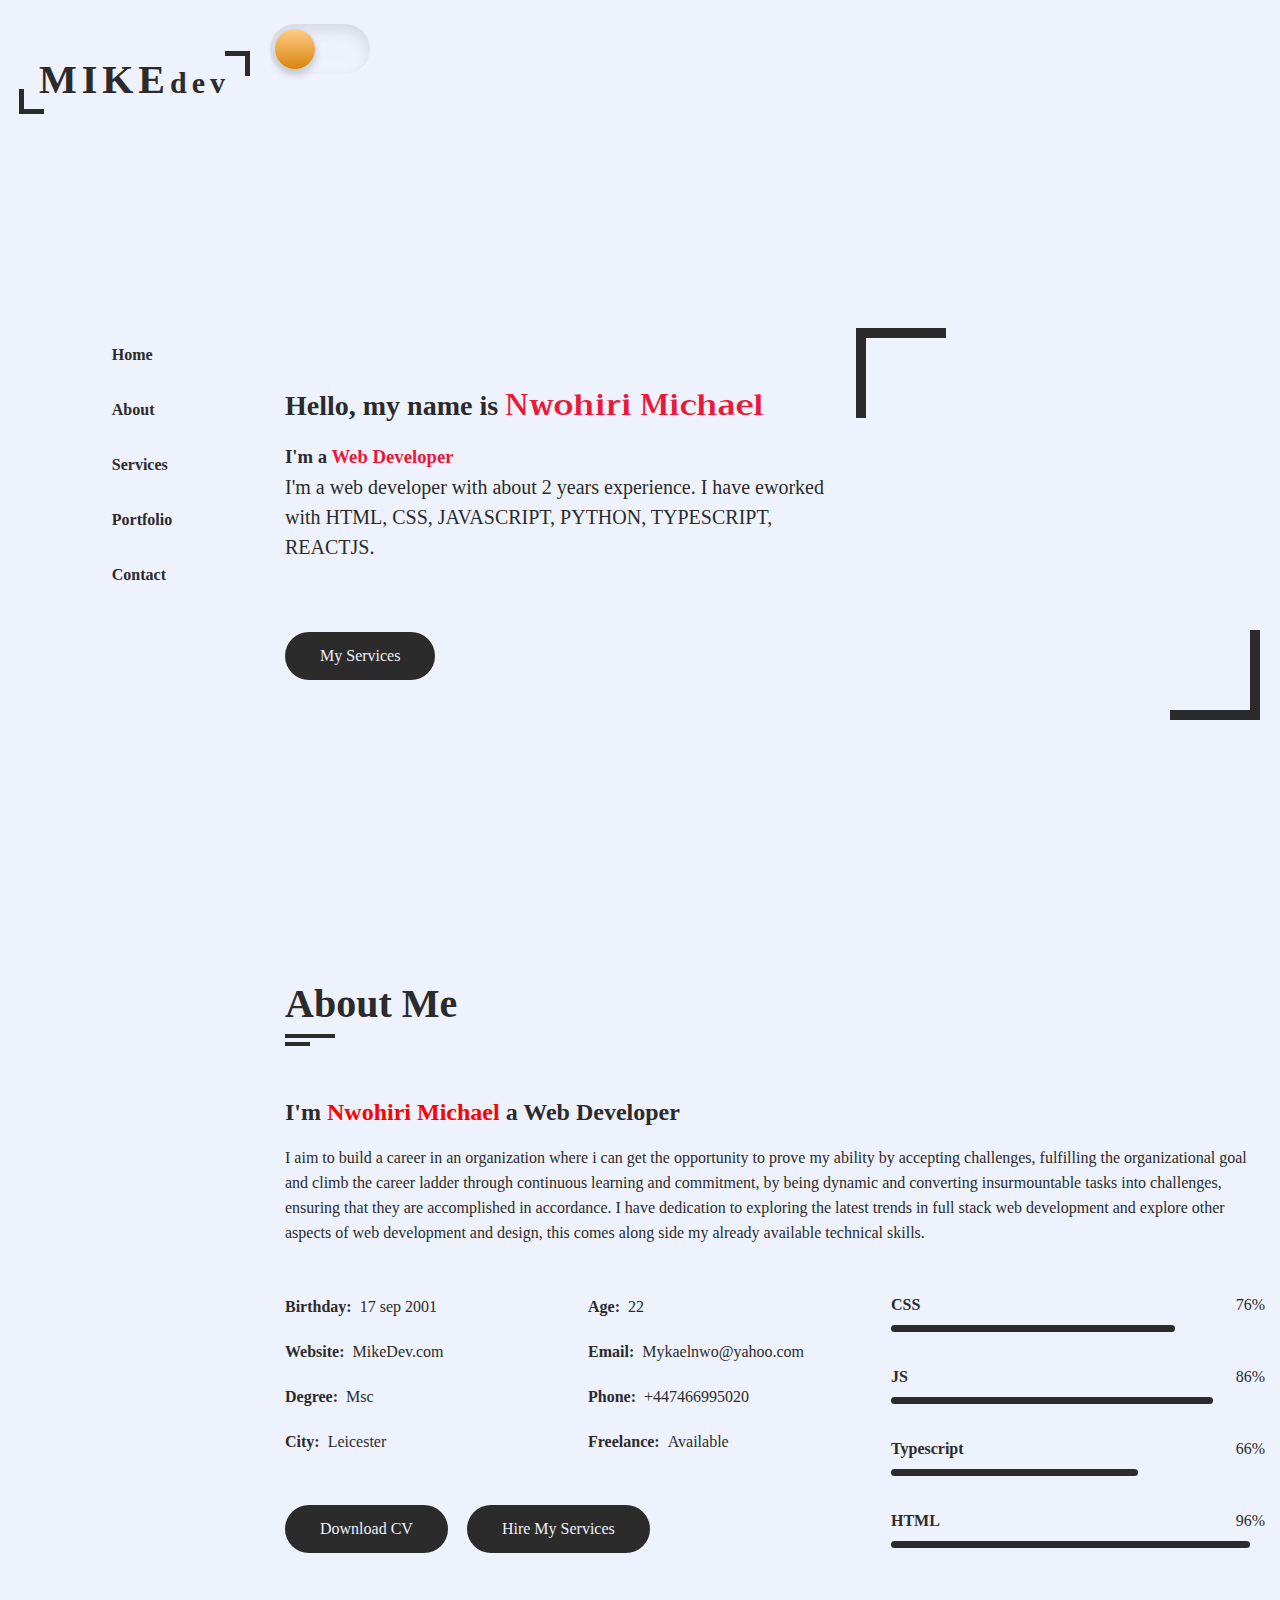
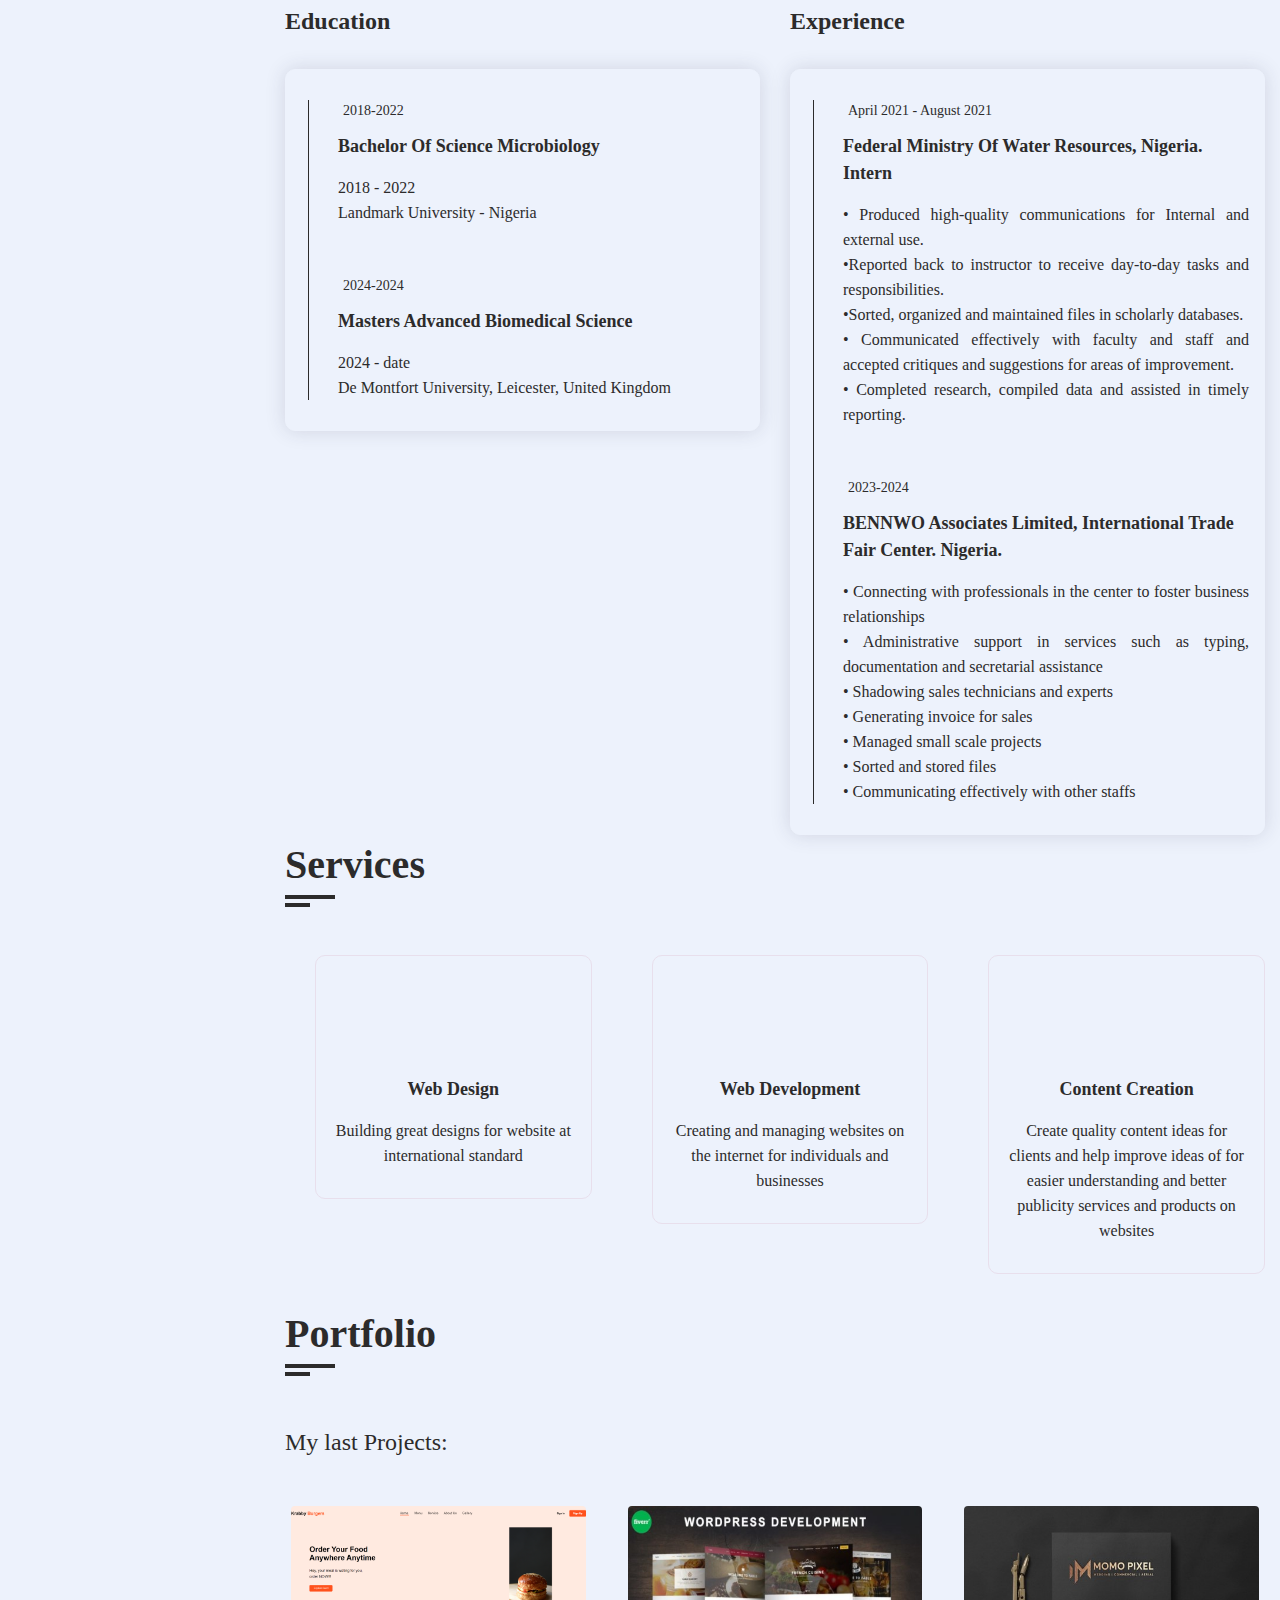
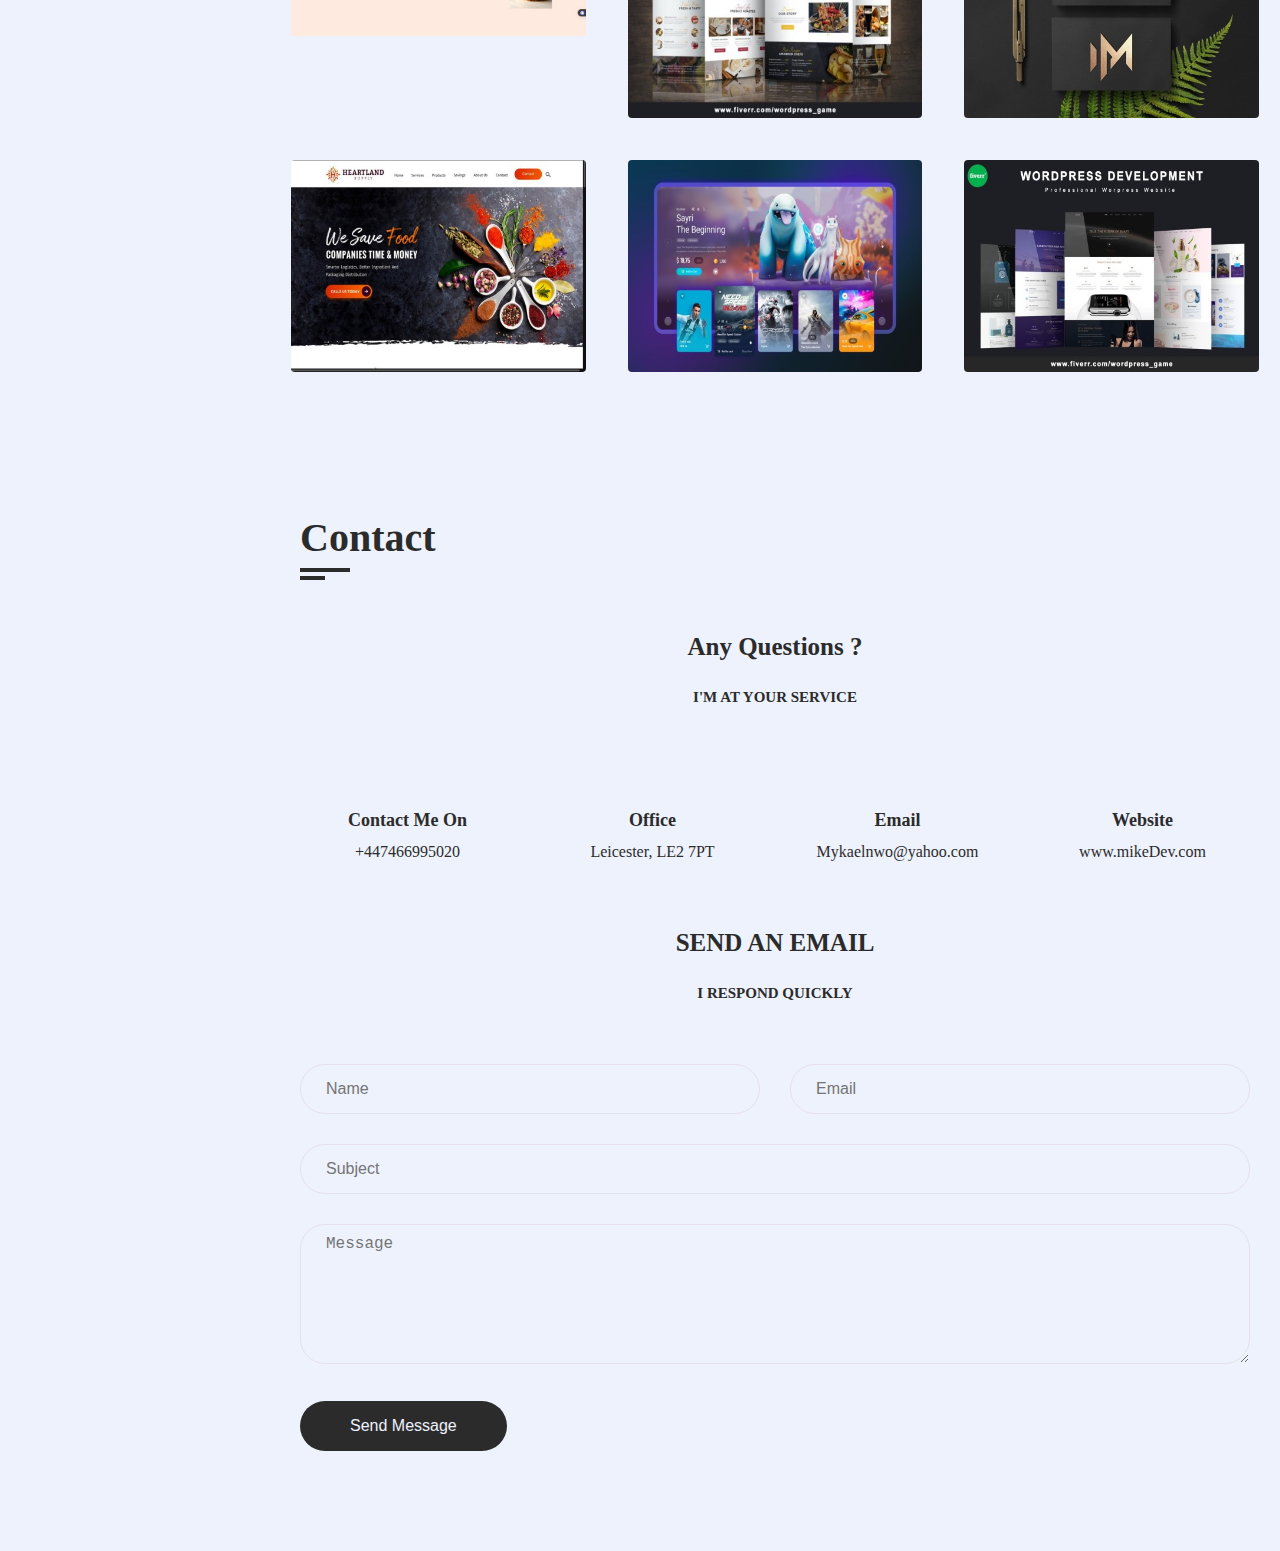
==== Portfolio/index.html @ 7ec1dcca "Add files via upload" ====
<!DOCTYPE html>
<html>
    <head>
        <meta charset="UTF-8">
        <meta http-equiv="X-UA-Compatible" content="IE=edge">
        <meta name="viewport" content="width=device-width, initial-scale=1.0">
        <title>Document</title>
        <link rel="stylesheet" href="Portfolio.css">
        <link rel="stylesheet" href="https://fonts.googleapis.com/css?family=Audiowide|Sofia|Trirong">
        <link rel="stylesheet" href="https://cdnjs.cloudflare.com/ajax/libs/font-awesome/6.4.0/css/all.min.css" integrity="sha512-iecdLmaskl7CVkqkXNQ/ZH/XLlvWZOJyj7Yy7tcenmpD1ypASozpmT/E0iPtmFIB46ZmdtAc9eNBvH0H/ZpiBw==" crossorigin="anonymous" referrerpolicy="no-referrer"/>
        <!--style switcher-->
        <link rel="stylesheet" href="images\alternate colors\color-1.css" class="alternate-style" title="color-1">
        <link rel="stylesheet" href="images\alternate colors\color-2.css" class="alternate-style" title="color-2" disabled>
        <link rel="stylesheet" href="images\alternate colors\color-3.css" class="alternate-style" title="color-3" disabled>
        <link rel="stylesheet" href="images\alternate colors\color-4.css" class="alternate-style" title="color-4" disabled>
        <link rel="stylesheet" href="images\alternate colors\color-5.css" class="alternate-style" title="color-5">
        <style>
            h1.a {font-family: "Audiowide", sans-serif;}
            h1.b {font-family: "Sofia", sans-serif;}
            h1.c {font-family: "Trirong", serif;}
            @import url('https://fonts.googleapis.com/css2?family=Clicker+Script&display=swap');
            
            @import url('https://fonts.googleapis.com/css2?family=Clicker+Script&family=Sofia&display=swap');

        </style>
    </head>
    <body>
        <div class="main-container">
            <div class="aside">
                <div class="logo">
                    <a href="#" class="aside-logo-a"><span>MIKE</span>dev</a>
                </div>
                <div class="nav-toggler">
                    <span></span>
                </div>
                <ul class="nav">
                    <li><a href="#" class="active"><i class="fa fa-home"></i>Home</a></li>
                    <li><a href="#"><i class="fa fa-user"></i>About</a></li>
                    <li><a href="#"><i class="fa fa-list"></i>Services</a></li>
                    <li><a href="#"><i class="fa fa-briefcase"></i>Portfolio</a></li>
                    <li><a href="#"><i class="fa fa-comments"></i>Contact</a></li>
                </ul>
                
                    
                
            </div>
            <div class="main-content">
                    <input type="checkbox" class="dark-theme-icon" id="dark-theme">
                    <label for="dark-theme"></label>
                <section class="home-section">
                    
                    
                    <div class="container">

                        <div class="row padd-15">

                            <div class="home-info padd-15">

                                <h3 class="hello">
                                    Hello, my name is <span class="name">Nwohiri Michael</span>
                                </h3>

                                <h3 class="my-profession">
                                    I'm a <span class="typing">Web Developer</span>
                                </h3>
                                <p class="me">
                                    I'm a web developer with about 2 years experience. I have eworked with HTML, CSS, JAVASCRIPT, PYTHON, TYPESCRIPT, REACTJS.
                                </p>
                                <a href="contact" class="btn hire-me">My Services</a>
                            </div>
                            <div class="home-img padd-15">
                                <img src="images/Michael.jpg" alt="">
                            </div>
                        </div>

                    </div>

                </section>
                <section class="about-section padd-15">
                    <div class="container">
                        <div class="row">
                            <div class="section-title padd-15">
                                <h2>
                                    About Me
                                </h2>
                            </div>
                        </div>
                        <div class="row"> 
                            <div class="about-content padd-15">
                                <div class="row">
                                    <div class="about-text padd-15">
                                        <h3>I'm <span class="hello">Nwohiri Michael</span> a <span>Web Developer</span></h3>
                                        <p>I aim to build a career in an organization where i can get the opportunity to prove my ability by accepting challenges, fulfilling the organizational goal and climb the career ladder through continuous learning and commitment, by being dynamic and converting insurmountable tasks into challenges, ensuring that they are accomplished in accordance. I have dedication to exploring the latest trends in full stack web development and explore other aspects of web development and design, this comes along side my already available technical skills.</p>
                                    </div>
                                </div>
                            </div>
                        </div>
                        <div class="row">
                            <div class="personal-info padd-15">
                                <div class="row">
                                    <div class="info-item padd-15">
                                        <p>Birthday: <span>17 sep 2001</span></p>
                                    </div>
                                    <div class="info-item padd-15">
                                        <p>Age: <span>22</span></p>
                                    </div>
                                    <div class="info-item padd-15">
                                        <p>Website: <span>MikeDev.com</span></p>
                                    </div>
                                    <div class="info-item padd-15">
                                        <p>Email: <span>Mykaelnwo@yahoo.com</span></p>
                                    </div>
                                    <div class="info-item padd-15">
                                        <p>Degree: <span>Msc</span></p>
                                    </div>
                                    <div class="info-item padd-15">
                                        <p>Phone: <span>+447466995020</span></p>
                                    </div>
                                    <div class="info-item padd-15">
                                        <p>City: <span>Leicester</span></p>
                                    </div>
                                    <div class="info-item padd-15">
                                        <p>Freelance: <span>Available</span></p>
                                    </div>
                                </div>
                                <div class="row">
                                    <div class="buttons padd-15">
                                        <a href="NWOHIRI MICHAEL CV.pdf" class="btn" download>Download CV</a>
                                        <a href="mailto:mykaelnwo@yahoo.com" class="btn hire-me">Hire My Services</a>
                                    </div>
                                </div>
                            </div>
                            <div class="skills padd-15">
                                <div class="row">
                                    <div class="skill-item padd-15">
                                        <h5>CSS</h5>
                                        <div class="progress">
                                            <div class="progress-in" style="width: 76%;"></div>
                                            <div class="skill-percent">76%</div>
                                        </div>
                                    </div>
                                    <div class="skill-item padd-15">
                                        <h5>JS</h5>
                                        <div class="progress">
                                            <div class="progress-in" style="width: 86%;"></div>
                                            <div class="skill-percent">86%</div>
                                        </div>
                                    </div>
                                    <div class="skill-item padd-15">
                                        <h5>Typescript</h5>
                                        <div class="progress">
                                            <div class="progress-in" style="width: 66%;"></div>
                                            <div class="skill-percent">66%</div>
                                        </div>
                                    </div>
                                    <div class="skill-item padd-15">
                                        <h5>HTML</h5>
                                        <div class="progress">
                                            <div class="progress-in" style="width: 96%;"></div>
                                            <div class="skill-percent">96%</div>
                                        </div>
                                    </div>
                                </div>
                                
                            </div>
                            
                        </div>
                        <div class="row">
                            <div class="education padd-15">
                                <h3 class="title">Education</h3>
                                <div class="row">
                                    <div class="timeline-box padd-15">
                                        <div class="timeline shadow-dark">
                                            <div class="timeline-item">
                                                <div class="circle-dot">
                                                    <h3 class="timeline-date">
                                                        <i class="fa fa-calendar"></i> 2018-2022
                                                    </h3>
                                                    <h4 class="timeline-title">Bachelor of science Microbiology</h4>
                                                    <p class="timeline-text">2018 - 2022<br>Landmark University - Nigeria</p>
                                                </div>
                                            </div>
                                            <div class="timeline-item">
                                                <div class="circle-dot">
                                                    <h3 class="timeline-date">
                                                        <i class="fa fa-calendar"></i> 2024-2024
                                                    </h3>
                                                    <h4 class="timeline-title">Masters Advanced Biomedical Science</h4>
                                                    <p class="timeline-text">2024 - date<br> De Montfort University, Leicester, United Kingdom</p>
                                                </div>
                                            </div>
                                            
                                        </div>
                                    </div>
                                </div>
                            </div>
                            <div class="experience padd-15">
                                <h3 class="title">Experience</h3>
                                <div class="row">
                                    <div class="timeline-box padd-15">
                                        <div class="timeline shadow-dark">
                                            <div class="timeline-item">
                                                <div class="circle-dot">
                                                    <h3 class="timeline-date">
                                                        <i class="fa fa-calendar"></i> April 2021 - August 2021
                                                    </h3>
                                                    <h4 class="timeline-title">Federal Ministry of Water Resources, Nigeria. Intern</h4>
                                                    <p class="timeline-text">•	Produced high-quality communications for Internal and     external use.<br>•Reported back to instructor to receive day-to-day tasks and responsibilities.<br>•Sorted, organized and maintained files in scholarly databases.<br> •	Communicated effectively with faculty and staff and accepted critiques and suggestions for areas of improvement.<br>•	Completed research, compiled data and assisted in timely reporting.

                                                    </p>
                                                </div>
                                            </div>
                                            <div class="timeline-item">
                                                <div class="circle-dot">
                                                    <h3 class="timeline-date">
                                                        <i class="fa fa-calendar"></i> 2023-2024
                                                    </h3>
                                                    <h4 class="timeline-title">BENNWO Associates Limited, International trade fair center. Nigeria.</h4>
                                                    <p class="timeline-text">•	Connecting with professionals in the center to foster business relationships<br>
                                                        •	Administrative support in services such as typing, documentation and secretarial assistance<br>
                                                        •	Shadowing sales technicians and experts<br>
                                                        •	Generating invoice for sales <br>
                                                        •	Managed small scale projects<br>
                                                        •	Sorted and stored files<br>
                                                        •	Communicating effectively with other staffs
                                                        </p>
                                                </div>
                                            </div>
                                            
                                        </div>
                                    </div>
                                </div>
                            </div>
                        </div>
                    </div>
                </section>
                <!--Section-->
                <section class="service-section padd-15">
                    <div class="container">
                        <div class="row">
                            <div class="section-title padd-15">
                                <h2>Services</h2>
                            </div>
                        </div>
                        <div class="row">
                            <!--Service item start-->
                            <div class="service-item padd-15">
                                <div class="service-item-inner">
                                    <div class="icon">
                                        <i class="fa fa-mobile-alt"></i>
                                    </div>
                                    <h4>Web design</h4>
                                    <p>Building great designs for website at international standard</p>
                                </div>
                            </div>
                            <!--service item end-->
                             <!--Service item start-->
                             <div class="service-item padd-15">
                                <div class="service-item-inner">
                                    <div class="icon">
                                        <i class="fa fa-laptop-code"></i>
                                    </div>
                                        <h4>Web Development</h4>
                                        <p>Creating and managing websites on the internet for individuals and businesses</p>
                                    
                                </div>
                            </div>
                            <!--service item end-->
                             <!--Service item start-->
                            <div class="service-item padd-15">
                                <div class="service-item-inner">
                                    <div class="icon">
                                        <i class="fa fa-palette"></i>
                                    </div>
                                    <h4>Content Creation</h4>
                                    <p>Create quality content ideas for clients and help improve ideas of  for easier understanding and better publicity services and products on websites</p>
                                </div>
                            </div>
                            <!--service item end-->
                            <!--Service item start-->
                           
                            <!--service item end-->
                        </div>
                    </div>
                </section>
                <!--Portfolio section start-->
                <section class="portfolio-section padd-15">
                    <div class="container">
                        <div class="row">
                            <div class="section-title padd-15">
                                <h2>Portfolio</h2>
                            </div>
                        </div>
                        <div class="row">
                            <div class="portfolio-heading padd-15">
                                <h2>My last Projects:</h2>
                            </div>
                        </div>
                        <div class="row">
                            <!--portfolio item start-->
                            <div class="portfolio-item padd-15">
                                <div class="portfolio-item-inner shadow dark">
                                    <div class="portfolio-img">
                                        <img src="2024-04-10.png" alt="">
                                    </div>
                                </div>
                            </div>
                            <!--portfolio item end-->
                             <!--portfolio item start-->
                             <div class="portfolio-item padd-15">
                                <div class="portfolio-item-inner shadow dark">
                                    <div class="portfolio-img">
                                        <img src="images\portfolio\portfolio-2.jpg" alt="">
                                    </div>
                                </div>
                            </div>
                            <!--portfolio item end-->
                             <!--portfolio item start-->
                             <div class="portfolio-item padd-15">
                                <div class="portfolio-item-inner shadow dark">
                                    <div class="portfolio-img">
                                        <img src="images\portfolio\portfolio-3.jpg" alt="">
                                    </div>
                                </div>
                            </div>
                            <!--portfolio item end-->
                             <!--portfolio item start-->
                             <div class="portfolio-item padd-15">
                                <div class="portfolio-item-inner shadow dark">
                                    <div class="portfolio-img">
                                        <img src="images\portfolio\portfolio-4.jpg" alt="">
                                    </div>
                                </div>
                            </div>
                            <!--portfolio item end-->
                             <!--portfolio item start-->
                             <div class="portfolio-item padd-15">
                                <div class="portfolio-item-inner shadow dark">
                                    <div class="portfolio-img">
                                        <img src="images\portfolio\portfolio-5.jpg" alt="">
                                    </div>
                                </div>
                            </div>
                            <!--portfolio item end-->
                             <!--portfolio item start-->
                             <div class="portfolio-item padd-15">
                                <div class="portfolio-item-inner shadow dark">
                                    <div class="portfolio-img">
                                        <img src="images\portfolio\portfolio-6.jpg" alt="">
                                    </div>
                                </div>
                            </div>
                            <!--portfolio item end-->
                        </div>
                    </div>
                </section>
                <!--portfolio section ends-->
                <!--contact section start-->
                <section class="contact section">
                    <div class="container">
                        <div class="row">
                            <div class="section-title padd-15">
                                <h2>Contact</h2>
                            </div>
                        </div>
                        <h3 class="contact-title padd-15">Any Questions ?</h3>
                        <h4 class="contact-sub-title padd-15">
                            I'M AT YOUR SERVICE
                        </h4>
                        <div class="row">
                            <!--contact info items start-->
                            <div class="contact-info-item padd-15">
                                <div class="icon">
                                    <i class="fa fa-phone"></i>
                                </div>
                                <h4>Contact Me On</h4>
                                <p>+447466995020</p>
                            </div>
                            <!--contact info items start-->
                            <!--contact info items start-->
                            <div class="contact-info-item padd-15">
                                <div class="icon">
                                    <i class="fa fa-map-marker-alt"></i>
                                </div>
                                <h4>Office</h4>
                                <p>Leicester, LE2 7PT</p>
                            </div>
                            <!--contact info items start-->
                            <!--contact info items start-->
                            <div class="contact-info-item padd-15">
                                <div class="icon">
                                    <i class="fa fa-envelope"></i>
                                </div>
                                <h4>Email</h4>
                                <p>Mykaelnwo@yahoo.com</p>
                            </div>
                            <!--contact info items start-->
                            <!--contact info items start-->
                            <div class="contact-info-item padd-15">
                                <div class="icon">
                                    <i class="fa fa-globe-europe"></i>
                                </div>
                                <h4>Website</h4>
                                <p>www.mikeDev.com</p>
                            </div>
                            <!--contact info items start-->
                        </div>
                        <h3 class="contact-title padd-15">SEND AN EMAIL</h3>
                        <h4 class="contact-sub-title padd-15">I RESPOND QUICKLY</h4>
                        <!--contact form-->
                        <div class="row">
                            <div class="contact-form padd-15">
                                <div class="row">
                                    <div class="form-item col-6 padd-15">
                                        <div class="form-group">
                                            <input type="text" class="form-control" placeholder="Name">
                                        </div>
                                    </div>
                                    <div class="form-item col-6 padd-15">
                                        <div class="form-group">
                                            <input type="email" class="form-control" placeholder="Email">
                                        </div>
                                    </div>
                                </div>
                                <div class="row">
                                    <div class="form-item col-12 padd-15">
                                        <div class="form-group">
                                            <input type="text" class="form-control" placeholder="Subject">
                                        </div>
                                    </div>
                                </div>
                                <div class="row">
                                    <div class="form-item col-12 padd-15">
                                        <div class="form-group">
                                            <textarea name="" class="form-control" id="" placeholder="Message"></textarea>
                                        </div>
                                    </div>
                                </div>
                                <div class="row">
                                    <div class="form-item col-12 padd-15">
                                        <button type="submit" class="btn">Send Message</button>
                                    </div>
                                </div>
                            </div>
                        </div>
                    </div>
                </section>
                <!--contact section ends-->
            </div>
        </div>
        <script src="Portfolio.js"></script>
        <script src="style-switcher.js"></script>
        </script>
    </body>
</html>
---- Portfolio/Portfolio.css ----
.clicker-script-regular {
    font-family: "Clicker Script", cursive;
    font-weight: 400;
    font-style: normal;
}
:root{
    --primary-color: #edf2fc;
    --secondary-color: #2c2b2b;
}
.dark-theme{
    --primary-color:  #121212;
    --secondary-color: #fff;
}
/*
 .color{
    color: #212121;
    color: #edf2fc;
 } 

*/
body{
    margin: 0;
    padding: 0;
    line-height: 1.5;
    font-size: 16px;
    background-color: var(--primary-color);
}
*{
    margin: 0;
    padding: 0;
    outline: none;
    text-decoration: none;
    box-sizing: border-box;
}

::before::after{
    box-sizing: border-box;
}
ul{
    list-style: none;
}
.section{
    background: var(--primary-color);
    min-height: 100vh;
    display: block;

    left: 270px;
    top: 0;
    right: 0;
    z-index: 0;
    opacity: 1;
    padding: 0 30px;
}
.main-content{
    padding-left: 270px;
}
.padd-15{
    padding-left: 15px;
    padding-right: 15px;
}
.container{
    max-width: 1100px;
    width: 100%;
    margin: auto;
}
.row{
    display: flex;
    flex-wrap: wrap;
    margin-left: -15px;
    margin-right: -15px;
    position: relative;
}
.btn{
    font-size: 16px;
    font-weight: 500;
    padding: 12px 35px;
    background: var(--secondary-color);
    color: var(--primary-color);
    border-radius: 40px;
    display: inline-block;
    white-space: nowrap;
    transition: all 0.3s ease;
    border: none;
    cursor: pointer;
}
.btn:hover{
    transform: scale(1.05);
}
.shadow-dark{
    box-shadow: 0 0 20px rgba(48, 46, 77, 0.15);
}
.aside{
    width: 270px;
    background: var(--primary-color);
    position: fixed;
    left: 0;
    top: 0;
    z-index: 10;
    height: 100%;
    padding: 30px;
    display: flex;
    justify-content: center;
    align-items: center;
    border-right: 1px solid var(--primary-color);
}
.aside .logo{
    position: absolute;
    top: 50px;
    font-size: 30px;
    text-transform: capitalize;
}
.aside-logo-a{
    color: var(--secondary-color);
    font-weight: 700;
    padding: 15px 20px;
    font-size: 30px;
    letter-spacing: 5px;
    position: relative;
}
.aside-logo-a span{
    font-family: fantasy;
    font-size: 40px;
}
.aside-logo-a::before{
    content: '';
    position: absolute;
    width: 20px;
    height: 20px;
    border-bottom: 5px solid var(--secondary-color);
    border-left: 5px solid var(--secondary-color);
    bottom: 0;
    left: 0;

}
.aside-logo-a::after{
    content: '';
    position: absolute;
    width: 20px;
    height: 20px;
    border-top: 5px solid var(--secondary-color);
    border-right: 5px solid var(--secondary-color);
    top: 0;
    right: 0;

}
.aside .nav-toggler{
    height: 40px;
    width: 45px;
    border: 1px solid var(--primary-color);
    cursor: pointer;
    position: fixed;
    left: 300px;
    top: 20px;
    border-radius: 5px;
    background: var(--primary-color);
    display: none;
    justify-content: center;
    align-items: center;
}
.aside .nav-toggler span{
    height: 2px;
    width: 18px;
    background: var(--secondary-color);
    display: inline-block;
    position: relative;
}
.aside .nav-toggler span::before{
    content: '';
    height: 2px;
    width: 18px;
    background: var(--secondary-color);
    position: absolute;
    top: -6px;
    left: 0;
}
.aside .nav-toggler span::after{
    content: '';
    height: 2px;
    width: 18px;
    background: var(--secondary-color);
    position: absolute;
    top: 6px;
    left: 0;
}
.aside .nav{
    margin-top: 50px;
}
.aside .nav li{
    margin-bottom: 20px;
    display: block;
}
.aside .nav li a{
    font-size: 16px;
    font-weight: 600;
    display: block;
    color: var(--secondary-color);
    padding: 5px 15px;
    border-bottom: 1px solid var(--primary-color);

}
.aside .nav li a.active{
    color: var(--secondary-color);
}
.aside .nav li a i{
    margin-right: 15px;
}
.home-section .home-img img{
    height: 400px;
}
.home-section{
    min-height: 100vh;
    display: flex;
    color: var(--secondary-color);
}
.hidden{
    display: none !important;
}
.home-section .home-info{
    flex: 0 0 60%;
    max-width: 60%;
}
.home .home-img img{
    margin: auto;
    border-radius: 5px;
    height: 400px;
}
.home-section .home-img{
    flex: 0 0 40%;
    max-width: 40%;
    text-align: center;
    position: relative;
}
h3.hello{
    font-size: 28px;
    margin-top: 15px;
    margin-bottom: 15px;
    margin-right: 15px;
}
h3.hello span{
    font-family: 'trirong', serif;
    font-size: 30px;
    font-weight: 700;
    color: #ec1839;
}
h3 .my-profession{
    font-size: 30px;
    margin: 15px 0;
}
h3 .my-profession p{
    display: flex;
}
.home-info{
    display: block;
}
.typing{
    color: #ec1839;
}
.home-info p{
    margin-bottom: 70px;
    font-size: 20px;
    color: var(--secondary-color);
}
.home-img::after{
    content: '';
    position: absolute;
    height: 80px;
    width: 80px;
    border-bottom: 10px solid var(--secondary-color);
    border-right: 10px solid var(--secondary-color);
    right: 20px;
    bottom: -40px;
}
.home-img::before{
    content: '';
    position: absolute;
    height: 80px;
    width: 80px;
    border-top: 10px solid var(--secondary-color);
    border-left: 10px solid var(--secondary-color);
    left: -20px;
    top: -40px;
}
.section{
    padding-top: 60px;
    padding-bottom: 70px;
}
.section-title{
    flex: 0 0 100%;
    max-width: 100%;
    margin-bottom: 60px;
}
.section-title h2{
    font-size: 40px;
    color: var(--secondary-color);
    font-weight: 700;
    position: relative;
}
.section-title h2::before{
    content: '';
    height: 4px;
    width: 50px;
    background-color: var(--secondary-color);
    position: absolute;
    top: 100%;
    left: 0;
}
.section-title h2::after{
    content: '';
    height: 4px;
    width: 25px;
    background-color: var(--secondary-color);
    position: absolute;
    top: 100%;
    left: 0;
    margin-top: 8px;

}
.about-content{
    flex: 0 0 100%;
    max-width: 100%;
}
.about-text{
    flex: 0 0 100%;
    max-width: 100%;
}
.about-text h3{
    font-size: 24px;
    margin-bottom: 15px;
    font-weight: 700;
    color: var(--secondary-color);
}
.about-text h3 span{
    color: var(--secondary-color);
}
.about-text p{
    font-size: 16px;
    line-height: 25px;
    color: var(--secondary-color);
}
.personal-info{
    flex: 0 0 60%;
    max-width: 60%;
    margin-top: 40px;
}
.skills{
    flex: 0 0 40%;
    max-width: 40%;
    margin-top: 40px;
}
.personal-info .info-item{
    flex: 0 0 50%;
    max-width: 50%;
}
.personal-info .info-item p{
    font-weight: 600;
    padding: 10px 0;
    font-size: 16px;
    color: var(--secondary-color);
    border-bottom: 1px solid var(--primary-color);
}
.personal-info .info-item p span{
    font-weight: 400;
    color: var(--secondary-color);
    margin-left: 4px;
    display: inline-block;
}
.personal-info .buttons{
    margin-top: 30px;
}
.personal-info .buttons .btn{
    margin-right: 15px;
    margin-top: 10px;
}
.skills .skill-item{
    flex: 0 0 100%;
    max-width: 100%;
}
.skills .skill-item h5{
    line-height: 40px;
    font-weight: 600;
    font-size: 16px;
    color: var(--secondary-color);
    text-transform: capitalize;
}
.skills .skill-item .progress{
    background-color: var(--primary-color);
    height: 7px;
    border-radius: 4px;
    width: 100%;
    position: relative;
}
.skills .skill-item{
    margin-bottom: 25px;
}
.skills .skill-item .progress .progress-in{
    position: absolute;
    left: 0;
    top: 0;
    height: 100%;
    border-radius: 4px;
    background-color: var(--secondary-color);
}
.skills .skill-item .skill-percent{
    position: absolute;
    right: 0;
    color: var(--secondary-color);
    top: -40px;
    font-weight: 400;
    line-height: 40px;
}
.education{
    flex: 0 0 50%;
    max-width: 50%;
    margin-top: 30px;
}
.experience{
    flex: 0 0 50%;
    max-width: 50%;
    margin-top: 30px;
}
.title{
    font-size: 24px;
    margin-bottom: 30px;
    font-weight: 700;
    color: var(--secondary-color);
}
.timeline-box{
    flex: 0 0 100%;
    max-width: 100%;
}
.timeline{
    background-color: var(--primary-color);
    padding: 30px 15px;
    border: 1px solid var(--primary-color);
    border-radius: 10px;
    width: 100%;
    position: relative;
}
.timeline-item{
    position: relative;
    padding-left: 37px;
    padding-bottom: 50px;
}
.timeline-item:last-child{
    padding-bottom: 0;
}
.timeline-item::before{
    content: '';
    width: 1px;
    position: absolute;
    height: 100%;
    left: 7px;
    top: 0;
    background-color: var(--secondary-color);
}
.timeline-date{
    font-weight: 400;
    font-size: 14px;
    margin-bottom: 12px;
    color: var(--secondary-color);
}
.timeline-date .fa{
    margin-right: 5px;
}
.timeline-title{
    font-weight: 700;
    font-size: 18px;
    margin-bottom: 15px;
    text-transform: capitalize;
    color: var(--secondary-color);
}
.timeline-text{
    line-height: 25px;
    font-size: 16px;
    text-align: justify;
    color: var(--secondary-color);
}
.service-container{
    padding-bottom: 40px;
}
.service-item{
    margin-bottom: 30px;
    flex: 0 0 33.33%;
    max-width: 33.33%;
}
.service-item-inner{
    background-color: var(--primary-color);
    border: 1px solid #e8dfec;
    border-radius: 10px;
    padding: 30px 15px;
    margin-left: 30px;
    text-align: center;
    transition: all 0.3s ease;
}
.service-item-inner:hover{
    box-shadow: 0 0 20px rgba(48, 46, 77, 0.15);
}
.service-item-inner .icon{
    height: 60px;
    width: 60px;
    border-radius: 50%;
    display: block;
    margin: 0 auto 30px;
    text-align: center;
    transition: all 0.3s ease;
}
.service-item-inner .icon .fa{
    font-size: 40px;
    line-height: 60px;
    color: var(--secondary-color);
    transition: all 0.3s ease;
}
.service-item-inner:hover .icon{
    background-color: var(--secondary-color);
}
.service-item-inner:hover .icon .fa{
    font-size: 25px;
    color: var(--primary-color);
}
.service-item-inner h4{
    font-size: 18px;
    margin-bottom: 15px;
    color: var(--secondary-color);
    font-weight: 700;
    text-transform: capitalize;
}
.service-item-inner p{
    font-size: 16px;
    color: var(--secondary-color);
    line-height: 25px;
}
/*Portfolio starts*/
.portfolio-heading{
    flex: 0 0 100%;
    max-width: 100%;
    margin-bottom: 40px;
}
.portfolio-heading h2{
    color: var(--secondary-color);
    font-weight: 500;
}
.portfolio-section .container{
    padding-bottom: 40px;
}
.portfolio-item{
    flex: 0 0 33.33%;
    max-width: 33.33%;
    margin-bottom: 30px;
}
.portfolio-item-inner{
    border: 6px solid var(--primary-color);
    border-radius: 10px;
    overflow: hidden;
    cursor: pointer;
}
.portfolio-img img{
    width: 100%;
    display: block;
}
/*Portfolio ends*/
/*contact starts*/
.contact-title{
    color: var(--secondary-color);
    text-align: center;
    font-size: 25px;
    margin-bottom: 20px;
}
.contact-sub-title{
    color: var(--secondary-color);
    text-align: center;
    font-size: 15px;
    margin-bottom: 60px;
}
.contact-info-item{
    flex: 0 0 25%;
    max-width: 25%;
    text-align: center;
    margin-bottom: 60px;
}
.contact-info-item .icon{
    display: inline-block;
}
.contact-info-item .icon .fa{
    font-size: 25px;
    color: var(--secondary-color);
}
.contact-info-item h4{
    font-size: 18px;
    font-weight: 700;
    color: var(--secondary-color);
    text-transform: capitalize;
    margin: 15px 0 5px;
}
.contact-info-item p{
    font-size: 16px;
    line-height: 25px;
    color: var(--secondary-color);
    font-weight: 400;
}
.contact-form{
    flex: 0 0 100%;
    max-width: 100%;
}
.contact-form .col-6{
    flex: 0 0 50%;
    max-width: 50%;
}
.contact-form .col-12{
    flex: 0 0 100%;
    max-width: 100%;
}
.form-item{
    margin-bottom: 30px;
    
}
.form-control{
    width: 100%;
    height: 50px;
    border-radius: 25px;
    background: var(--primary-color);
    border: 1px solid #e8dfec;
    padding: 10px 25px;
    font-size: 16px;
    color: var(--secondary-color);
    transition: all 0.3s ease;
}
.form-control:focus{
    box-shadow: 0 0 20px rgba(48, 46, 77, 0.15);
}
 textarea.form-control{
    height: 140px;
}
.contact-form .btn{
    height: 50px;
    padding: 0 50px;
}
@media (max-width:1199px){
    .aside{
        left: -270px;
    }
    .main-content{
        padding-left: 0;
    }
    .info-item p span{
        display: block;
        margin-left: 0;
    }
}
@media (max-width:991px){
    .contact-info-item,
    .portfolio-item,
    .service-item
    {
        flex: 0 0 50%;
        max-width: 50%;
    }
    
    .home-info,
    .hello,
    .my-profession,
    .me{
        flex: 0 0 100%;
        max-width: 100%;
        display: inline-block;
    }
    .home-img{
        display: none;
    }
}
@media (max-width:767px){
    .col-6,
    .contact-info-item,
    .portfolio-item,
    .service-item,
    .skills,
    .personal-info,
    .experience,
    .education{
        flex: 0 0 100%;
        max-width: 100%;
    }
}

/*contact ends*/
/*Theme switcher starts*/
.nav-ul-img{
    width: 30px;
    cursor: pointer;
}
.nav-ul{
    flex: 1;
    text-align: left;
}
/*
.dark-theme-icon{
    cursor: pointer;
    max-height: 50px;
    max-width: 100px;
    border: none;
    background-color: var(--primary-color);
    color: var(--secondary-color);
}
*/

.about-text .hello{
    color: red;
}
label{
    width: 100px;
    height: 50px;
    position: relative;
    display: block;
    background: var(--primary-color);
    border-radius: 200px;
    box-shadow: inset 0px 5px 15px rgba(48, 46, 77, 0.15), inset 0px -5px 15px rgba(255,255,255,0.4);
    cursor: pointer;
    transition: 0.3s;
}
label::after{
    content: "";
    width: 40px;
    height: 40px;
    position: absolute;
    top: 5px;
    left: 5px;
    background: linear-gradient(180deg,#ffcc89,#d8860b);
    border-radius: 180px;
    box-shadow: 0px 5px 10px rgba(0,0,0,0.2);
    transition: 0.3s;
}
.dark-theme-icon{
    width: 0;
    height: 0;
    visibility: hidden;
}
input:checked + label{
    background: var(--secondary-color);
}
input:checked + label::after{
    left: 90px;
    transform: translateX(-100%);
    background: linear-gradient(180deg, #777, #3a3a3a);
}
label:active::after{
    width: 50px;
}
/*Theme switcher ends*/
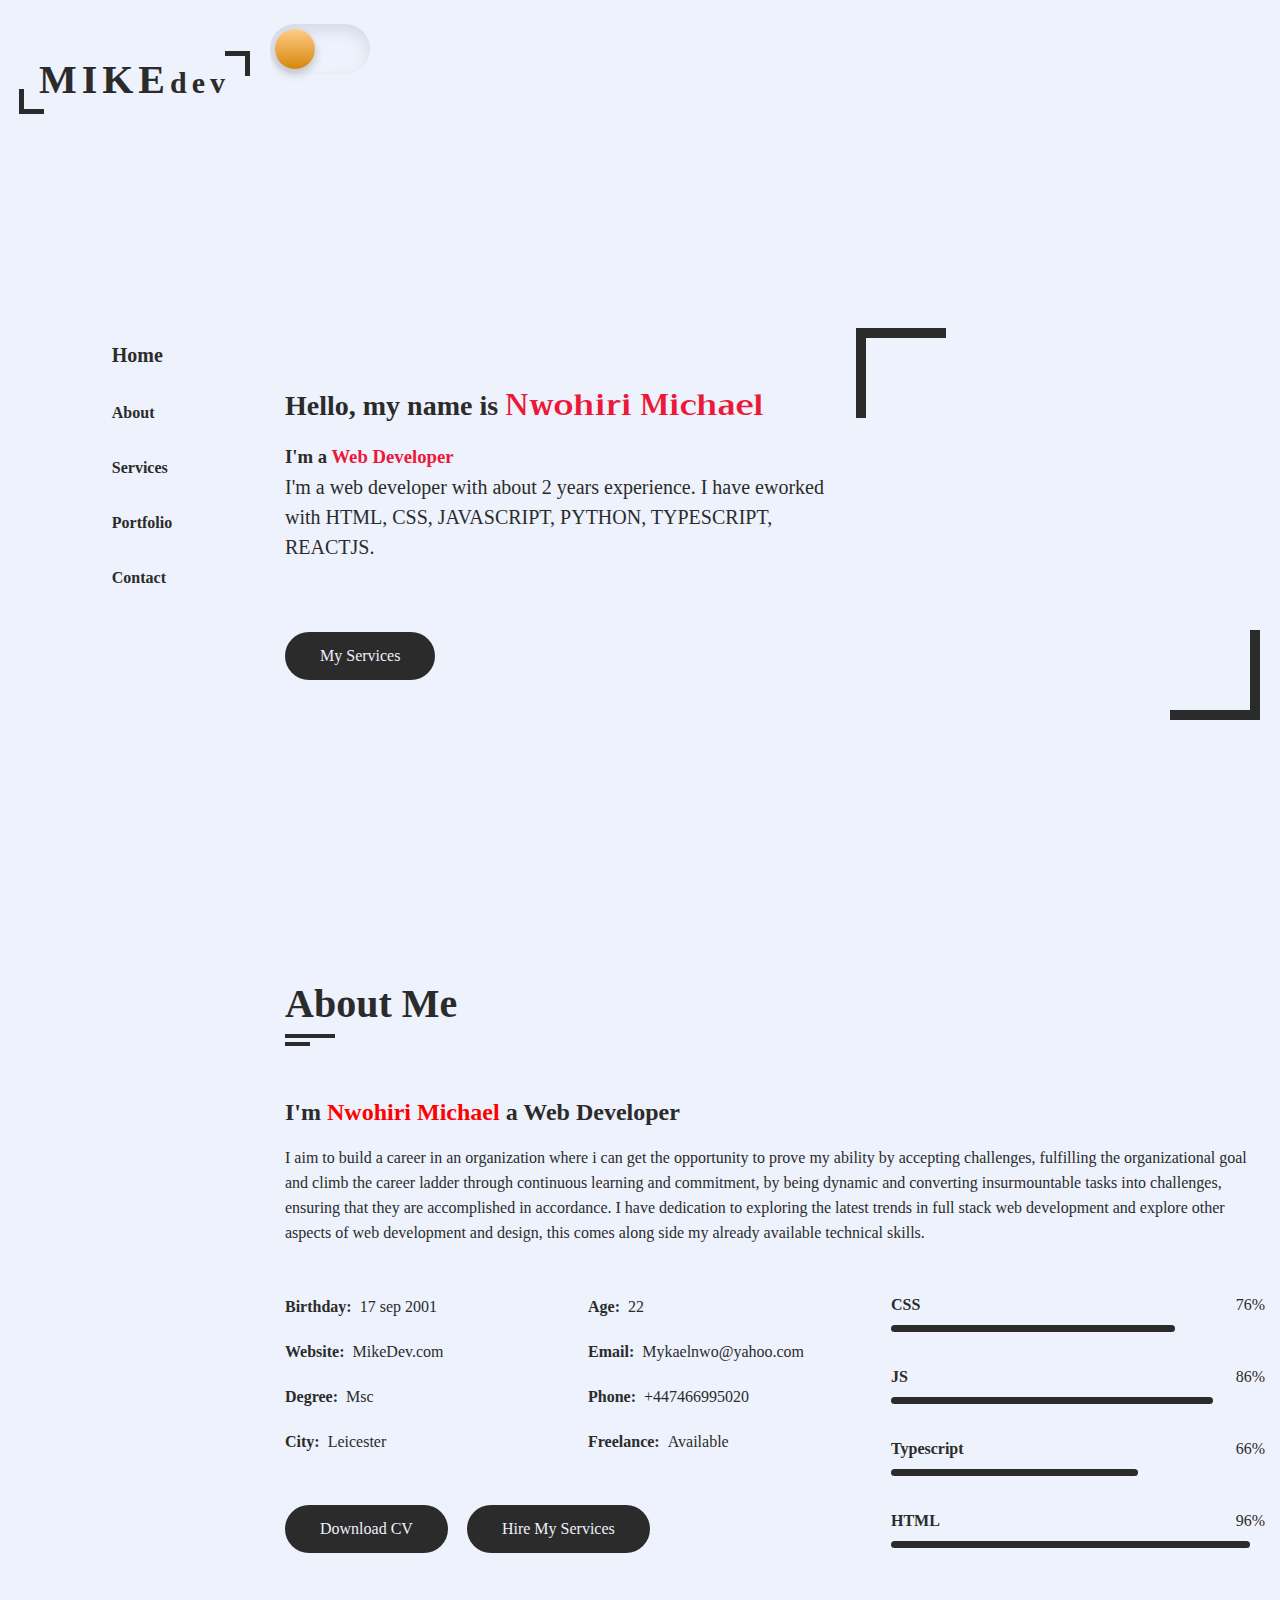
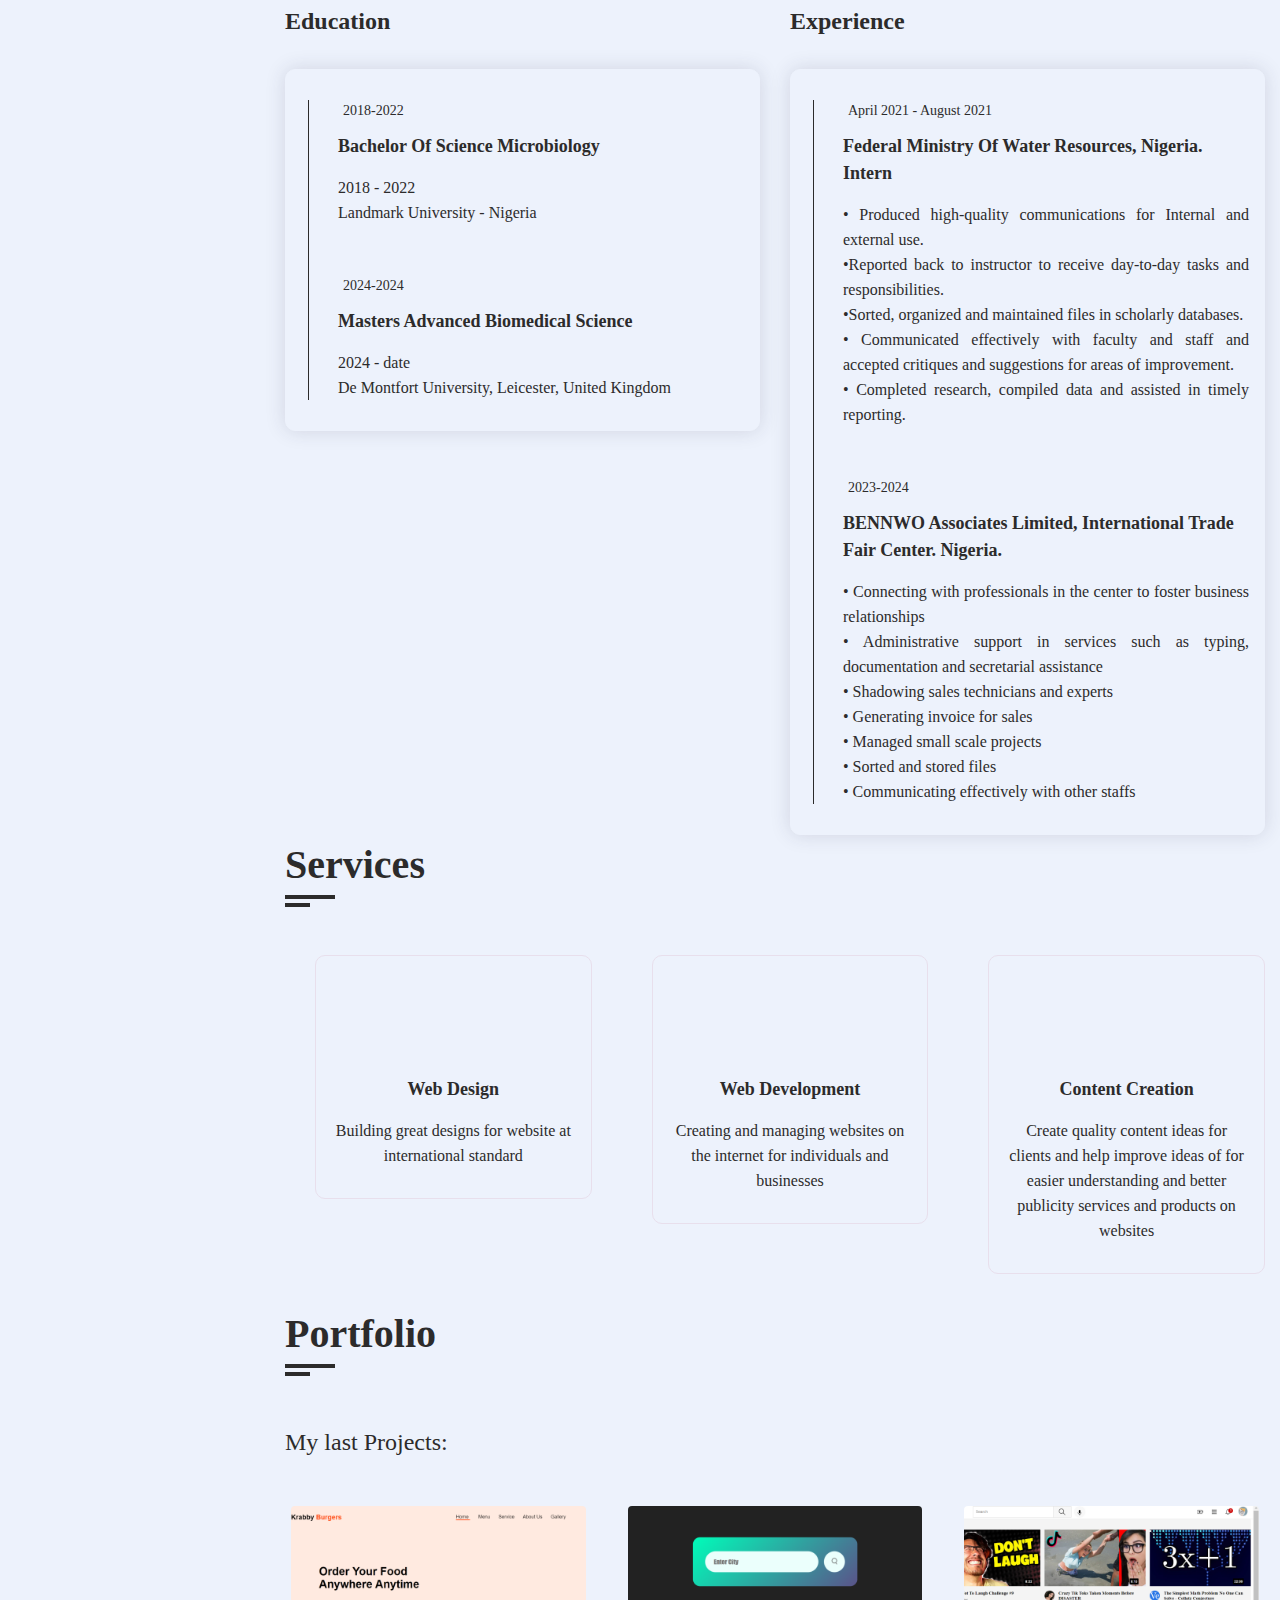
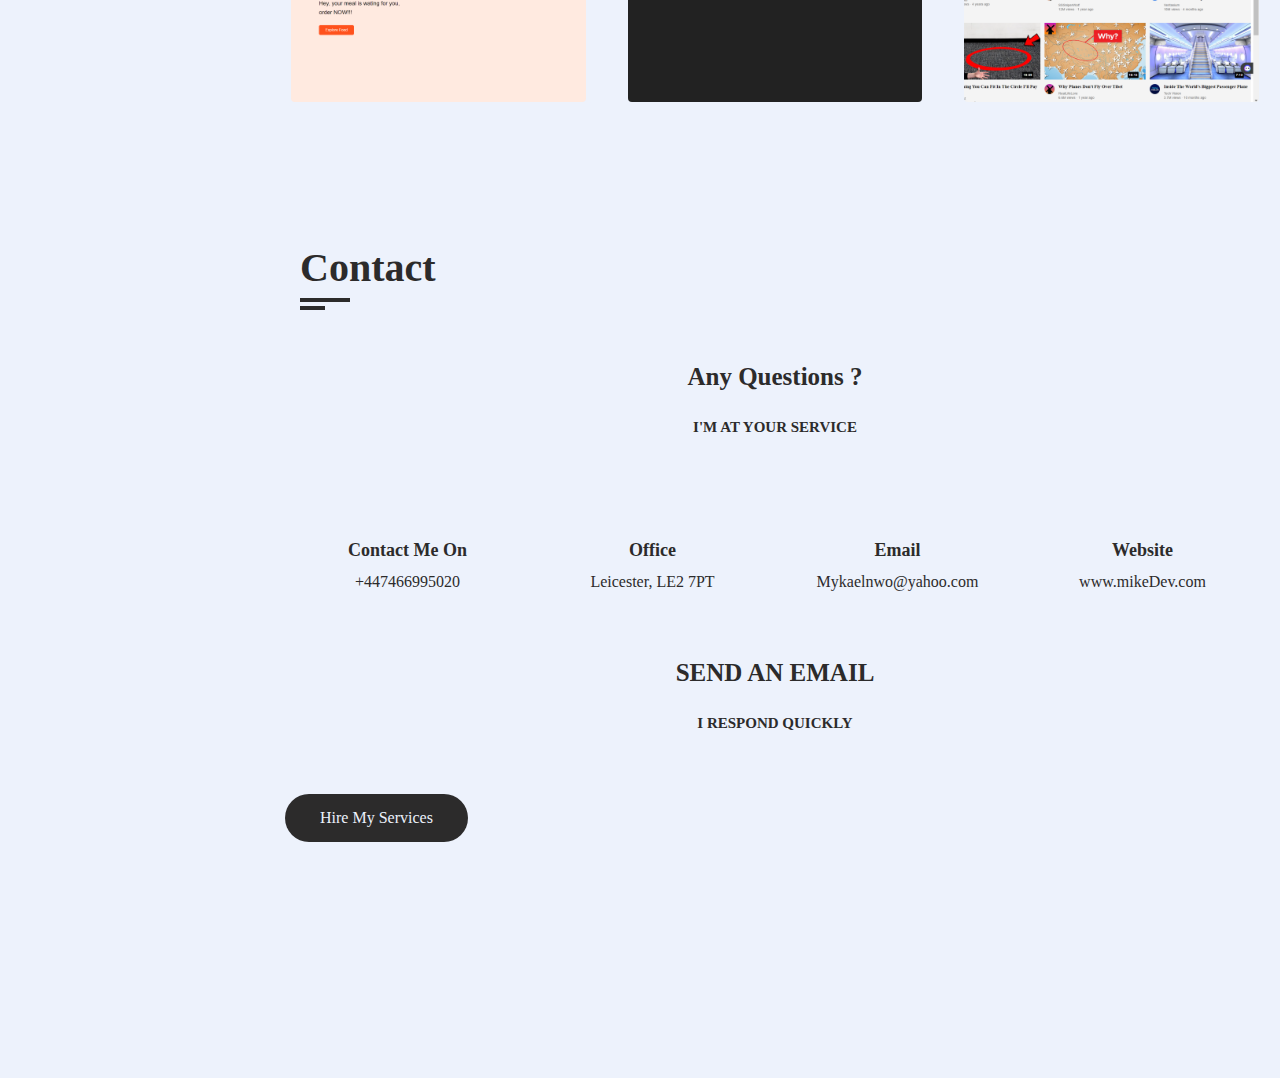
==== commit 379480d3: "Add files via upload" ====
--- a/Portfolio/index.html
+++ b/Portfolio/index.html
@@ -4,7 +4,7 @@
         <meta charset="UTF-8">
         <meta http-equiv="X-UA-Compatible" content="IE=edge">
         <meta name="viewport" content="width=device-width, initial-scale=1.0">
-        <title>Document</title>
+        <title>Nwohiri Michael</title>
         <link rel="stylesheet" href="Portfolio.css">
         <link rel="stylesheet" href="https://fonts.googleapis.com/css?family=Audiowide|Sofia|Trirong">
         <link rel="stylesheet" href="https://cdnjs.cloudflare.com/ajax/libs/font-awesome/6.4.0/css/all.min.css" integrity="sha512-iecdLmaskl7CVkqkXNQ/ZH/XLlvWZOJyj7Yy7tcenmpD1ypASozpmT/E0iPtmFIB46ZmdtAc9eNBvH0H/ZpiBw==" crossorigin="anonymous" referrerpolicy="no-referrer"/>
@@ -14,6 +14,7 @@
         <link rel="stylesheet" href="images\alternate colors\color-3.css" class="alternate-style" title="color-3" disabled>
         <link rel="stylesheet" href="images\alternate colors\color-4.css" class="alternate-style" title="color-4" disabled>
         <link rel="stylesheet" href="images\alternate colors\color-5.css" class="alternate-style" title="color-5">
+        <link rel="shortcut icon" type="x-icon" href="images\my logo.png">
         <style>
             h1.a {font-family: "Audiowide", sans-serif;}
             h1.b {font-family: "Sofia", sans-serif;}
@@ -34,11 +35,11 @@
                     <span></span>
                 </div>
                 <ul class="nav">
-                    <li><a href="#" class="active"><i class="fa fa-home"></i>Home</a></li>
-                    <li><a href="#"><i class="fa fa-user"></i>About</a></li>
-                    <li><a href="#"><i class="fa fa-list"></i>Services</a></li>
-                    <li><a href="#"><i class="fa fa-briefcase"></i>Portfolio</a></li>
-                    <li><a href="#"><i class="fa fa-comments"></i>Contact</a></li>
+                    <li><a href="index.html" class="active"><p class="main-nav"><i class="fa fa-home"></i>Home</p></a></li>
+                    <li><a href="about.html"><i class="fa fa-user"></i>About</a></li>
+                    <li><a href="services.html"><i class="fa fa-list"></i>Services</a></li>
+                    <li><a href="portfolio.html"><i class="fa fa-briefcase"></i>Portfolio</a></li>
+                    <li><a href="contact.html"><i class="fa fa-comments"></i>Contact</a></li>
                 </ul>
                 
                     
@@ -76,6 +77,7 @@
                     </div>
 
                 </section>
+                <!--about section start-->
                 <section class="about-section padd-15">
                     <div class="container">
                         <div class="row">
@@ -234,7 +236,8 @@
                         </div>
                     </div>
                 </section>
-                <!--Section-->
+                <!--about section end-->
+                <!--services Section start-->
                 <section class="service-section padd-15">
                     <div class="container">
                         <div class="row">
@@ -283,6 +286,7 @@
                         </div>
                     </div>
                 </section>
+                <!--service section ends-->
                 <!--Portfolio section start-->
                 <section class="portfolio-section padd-15">
                     <div class="container">
@@ -301,55 +305,88 @@
                             <div class="portfolio-item padd-15">
                                 <div class="portfolio-item-inner shadow dark">
                                     <div class="portfolio-img">
-                                        <img src="2024-04-10.png" alt="">
-                                    </div>
-                                </div>
-                            </div>
-                            <!--portfolio item end-->
-                             <!--portfolio item start-->
-                             <div class="portfolio-item padd-15">
+                                        <div class="overlay-container">
+                                            <img src="2024-04-10.png" class="images" alt="">
+                                        <div class="overlay"> 
+                                            <div class="overlay-text">
+                                                <p>
+                                                    A food odering website, for the restiarant Krabby Burgers.
+                                                    <br><a href="https://devmike-stack.github.io/Weather/">
+                                                        <button class="btn" id="img-btn">
+                                                            <i class="fa-solid fa-link"></i>
+                                                            
+                                                        </button>
+                                                    </a>
+                                                </p>
+                                               
+                                            </div>
+                                        </div>
+                                        </div>
+                                        
+                                        
+                                        
+                                    </div>
+                                </div>
+                            </div>
+                            <div class="portfolio-item padd-15">
                                 <div class="portfolio-item-inner shadow dark">
                                     <div class="portfolio-img">
-                                        <img src="images\portfolio\portfolio-2.jpg" alt="">
-                                    </div>
-                                </div>
-                            </div>
-                            <!--portfolio item end-->
-                             <!--portfolio item start-->
-                             <div class="portfolio-item padd-15">
+                                        <div class="overlay-container">
+                                            <img src="weather-site.png" class="images" alt="">
+                                        <div class="overlay"> 
+                                            <div class="overlay-text">
+                                                <p>
+                                                    A Worlwide weather checking site
+                                                    <a href="https://devmike-stack.github.io/Weather/">
+                                                        <button class="btn" id="img-btn">
+                                                            <i class="fa-solid fa-link"></i>
+                                                            
+                                                        </button>
+                                                    </a>
+                                                </p>
+                                               
+                                            </div>
+                                        </div>
+                                        </div>
+                                        
+                                        
+                                        
+                                    </div>
+                                </div>
+                            </div>
+                            <div class="portfolio-item padd-15">
                                 <div class="portfolio-item-inner shadow dark">
                                     <div class="portfolio-img">
-                                        <img src="images\portfolio\portfolio-3.jpg" alt="">
+                                        <div class="overlay-container">
+                                            <a href="devmike-stack.github.io/Krabby-Burgers/">
+                                                <img src="youtube-clone.png" class="images" alt="">
+                                            </a>
+                                            
+                                        <div class="overlay"> 
+                                            <div class="overlay-text">
+                                                <p>
+                                                    A Youtube Clone
+                                                    <a href="https://devmike-stack.github.io/youtube-clone/">
+                                                        <button class="btn" id="img-btn">
+                                                            <i class="fa-solid fa-link"></i>
+                                                            
+                                                        </button>
+                                                    </a>
+                                                   
+                                                </p>
+                                               
+                                            </div>
+                                        </div>
+                                        </div>
+                                        
+                                        
+                                        
                                     </div>
                                 </div>
                             </div>
                             <!--portfolio item end-->
-                             <!--portfolio item start-->
-                             <div class="portfolio-item padd-15">
-                                <div class="portfolio-item-inner shadow dark">
-                                    <div class="portfolio-img">
-                                        <img src="images\portfolio\portfolio-4.jpg" alt="">
-                                    </div>
-                                </div>
-                            </div>
-                            <!--portfolio item end-->
-                             <!--portfolio item start-->
-                             <div class="portfolio-item padd-15">
-                                <div class="portfolio-item-inner shadow dark">
-                                    <div class="portfolio-img">
-                                        <img src="images\portfolio\portfolio-5.jpg" alt="">
-                                    </div>
-                                </div>
-                            </div>
-                            <!--portfolio item end-->
-                             <!--portfolio item start-->
-                             <div class="portfolio-item padd-15">
-                                <div class="portfolio-item-inner shadow dark">
-                                    <div class="portfolio-img">
-                                        <img src="images\portfolio\portfolio-6.jpg" alt="">
-                                    </div>
-                                </div>
-                            </div>
+                            <!--portfolio item start-->
+                             
                             <!--portfolio item end-->
                         </div>
                     </div>
@@ -409,39 +446,7 @@
                         <h4 class="contact-sub-title padd-15">I RESPOND QUICKLY</h4>
                         <!--contact form-->
                         <div class="row">
-                            <div class="contact-form padd-15">
-                                <div class="row">
-                                    <div class="form-item col-6 padd-15">
-                                        <div class="form-group">
-                                            <input type="text" class="form-control" placeholder="Name">
-                                        </div>
-                                    </div>
-                                    <div class="form-item col-6 padd-15">
-                                        <div class="form-group">
-                                            <input type="email" class="form-control" placeholder="Email">
-                                        </div>
-                                    </div>
-                                </div>
-                                <div class="row">
-                                    <div class="form-item col-12 padd-15">
-                                        <div class="form-group">
-                                            <input type="text" class="form-control" placeholder="Subject">
-                                        </div>
-                                    </div>
-                                </div>
-                                <div class="row">
-                                    <div class="form-item col-12 padd-15">
-                                        <div class="form-group">
-                                            <textarea name="" class="form-control" id="" placeholder="Message"></textarea>
-                                        </div>
-                                    </div>
-                                </div>
-                                <div class="row">
-                                    <div class="form-item col-12 padd-15">
-                                        <button type="submit" class="btn">Send Message</button>
-                                    </div>
-                                </div>
-                            </div>
+                            <a href="mailto:mykaelnwo@yahoo.com" class="btn hire-me">Hire My Services</a>
                         </div>
                     </div>
                 </section>
--- a/Portfolio/Portfolio.css
+++ b/Portfolio/Portfolio.css
@@ -556,6 +556,7 @@
 }
 .portfolio-img img{
     width: 100%;
+    height: 100%;
     display: block;
 }
 /*Portfolio ends*/
@@ -745,4 +746,45 @@
 label:active::after{
     width: 50px;
 }
+.overlay-container {
+    position: relative;
+    width: 100%;
+}
+  
+.images {
+    display: block;
+    width: 100%;
+    height: auto;
+}
+  
+.overlay {
+    position: absolute;
+    bottom: 0;
+    left: 0;
+    right: 0;
+    background-color: rgba(0, 0, 0, 0.6);
+    overflow: hidden;
+    width: 100%;
+    height: 0;
+    transition: .5s ease;
+}
+  
+.overlay-container:hover .overlay {
+    height: 100%;
+}
+  
+.overlay-text {
+    color: white;
+    font-size: 20px;
+    position: absolute;
+    top: 50%;
+    left: 50%;
+    -webkit-transform: translate(-50%, -50%);
+    -ms-transform: translate(-50%, -50%);
+    transform: translate(-50%, -50%);
+    text-align: center;
+}
+.main-nav{
+    font-size: 20px;
+}
 /*Theme switcher ends*/